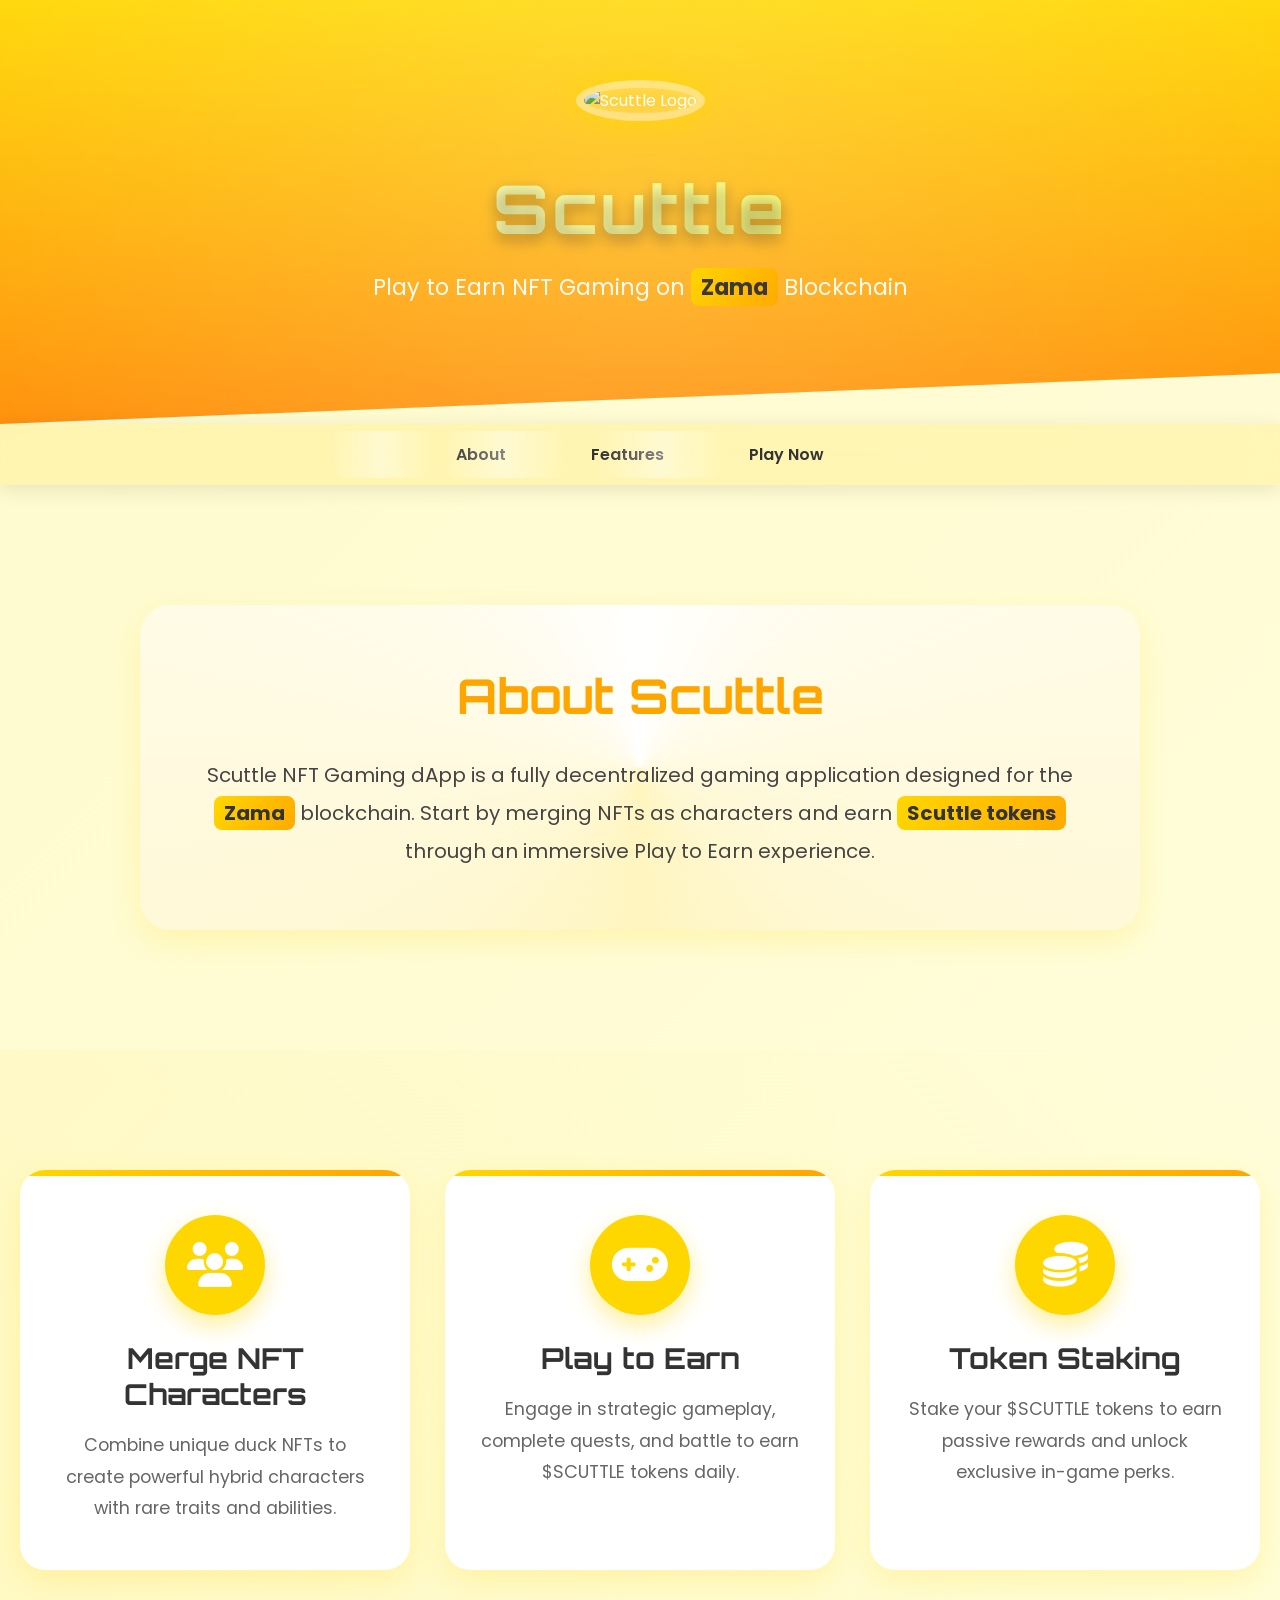
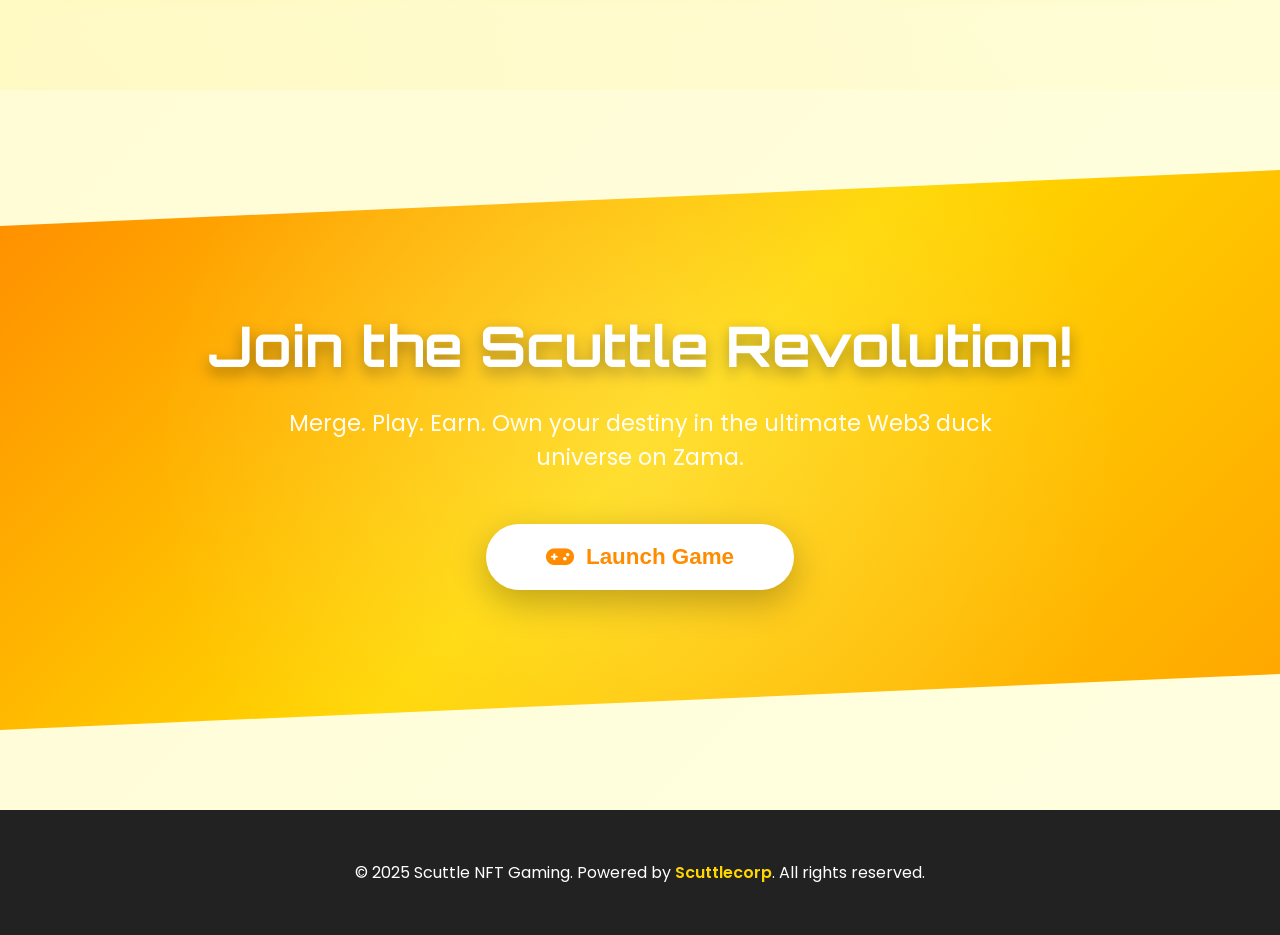
==== index.html @ 9439b688 "Create index.html" ====
<!DOCTYPE html>
<html lang="en">
<head>
    <meta charset="UTF-8">
    <meta name="viewport" content="width=device-width, initial-scale=1.0">
    <title>Scuttle - Play to Earn NFT Gaming on Zama</title>
    <link href="https://fonts.googleapis.com/css2?family=Orbitron:wght@700&family=Poppins:wght@400;600&display=swap" rel="stylesheet">
    <link rel="stylesheet" href="https://cdnjs.cloudflare.com/ajax/libs/font-awesome/6.5.0/css/all.min.css">
    <style>
        :root {
            --primary-yellow: #FFD700;
            --dark-yellow: #FFA500;
            --light-yellow: #FFFACD;
            --bg-gradient: linear-gradient(135deg, #FFFACD 0%, #FFFFE0 100%);
            --card-shadow: 0 10px 30px rgba(255, 215, 0, 0.2);
            --hover-glow: 0 0 25px rgba(255, 215, 0, 0.7);
            --neon-glow: 0 0 30px rgba(255, 215, 0, 0.8);
        }

        * {
            margin: 0;
            padding: 0;
            box-sizing: border-box;
        }

        body {
            font-family: 'Poppins', sans-serif;
            background: var(--bg-gradient);
            color: #333;
            overflow-x: hidden;
            position: relative;
            min-height: 100vh;
        }

        /* Floating Duck Background - Enhanced */
        .duck-bg {
            position: fixed;
            width: 70px;
            height: 70px;
            background: url('https://raw.githubusercontent.com/Akayosan/Game/refs/heads/main/md.jpg') center/contain no-repeat;
            opacity: 0.07;
            pointer-events: none;
            z-index: -1;
            animation: float 18s infinite ease-in-out;
            filter: drop-shadow(0 0 10px rgba(255, 215, 0, 0.5));
            transform-origin: center;
        }

        @keyframes float {
            0% { transform: translateY(100vh) rotate(0deg) scale(0.8); opacity: 0; }
            10% { opacity: 0.07; }
            90% { opacity: 0.07; }
            100% { transform: translateY(-120px) rotate(360deg) scale(1.2); opacity: 0; }
        }

        /* Header with Parallax & Glow */
        header {
            position: relative;
            text-align: center;
            padding: 80px 20px 100px;
            background: linear-gradient(180deg, #FFD700 0%, #FF8C00 100%);
            clip-path: polygon(0 0, 100% 0, 100% 88%, 0 100%);
            color: white;
            overflow: hidden;
            transform: perspective(1000px);
        }

        header::before {
            content: '';
            position: absolute;
            top: -50%; left: -50%;
            width: 200%; height: 200%;
            background: radial-gradient(circle at center, rgba(255,255,255,0.2) 0%, transparent 70%);
            animation: pulse-bg 12s infinite;
            pointer-events: none;
        }

        @keyframes pulse-bg {
            0%, 100% { transform: scale(1); opacity: 0.3; }
            50% { transform: scale(1.5); opacity: 0.1; }
        }

        .logo-container {
            position: relative;
            display: inline-block;
            margin-bottom: 25px;
            animation: float-logo 6s infinite ease-in-out;
        }

        @keyframes float-logo {
            0%, 100% { transform: translateY(0) rotate(0deg); }
            50% { transform: translateY(-15px) rotate(5deg); }
        }

        .logo {
            width: 160px;
            height: 160px;
            border-radius: 50%;
            border: 8px solid rgba(255, 255, 255, 0.4);
            box-shadow: var(--neon-glow), inset 0 0 20px rgba(255, 255, 255, 0.3);
            animation: spin-glow 4s infinite linear alternate-reverse;
            transition: all 0.4s cubic-bezier(0.68, -0.55, 0.27, 1.55);
        }

        .logo:hover {
            transform: scale(1.15) rotate(360deg);
            box-shadow: 0 0 50px rgba(255, 215, 0, 1), 0 0 80px rgba(255, 165, 0, 0.8);
        }

        @keyframes spin-glow {
            0% { box-shadow: var(--neon-glow), inset 0 0 20px rgba(255,255,255,0.3); }
            100% { box-shadow: 0 0 40px rgba(255, 215, 0, 1), inset 0 0 30px rgba(255,255,255,0.5); }
        }

        header h1 {
            font-family: 'Orbitron', sans-serif;
            font-size: 4.2rem;
            margin: 20px 0;
            text-shadow: 0 6px 15px rgba(0, 0, 0, 0.4);
            letter-spacing: 3px;
            background: linear-gradient(90deg, #fff, #ffff00);
            -webkit-background-clip: text;
            -webkit-text-fill-color: transparent;
            animation: title-shine 3s infinite;
        }

        @keyframes title-shine {
            0%, 100% { background-position: 0% 50%; }
            50% { background-position: 100% 50%; }
        }

        header p {
            font-size: 1.4rem;
            max-width: 750px;
            margin: 0 auto 20px;
            opacity: 0.95;
            animation: fadeInUp 1.5s ease-out;
        }

        @keyframes fadeInUp {
            from { opacity: 0; transform: translateY(30px); }
            to { opacity: 0.95; transform: translateY(0); }
        }

        /* Navigation with Hover Animation */
        nav {
            background: rgba(255, 215, 0, 0.15);
            backdrop-filter: blur(12px);
            padding: 18px 0;
            position: sticky;
            top: 0;
            z-index: 1000;
            box-shadow: 0 4px 20px rgba(0, 0, 0, 0.1);
        }

        nav ul {
            list-style: none;
            display: flex;
            justify-content: center;
            gap: 35px;
        }

        nav a {
            color: #333;
            text-decoration: none;
            font-weight: 600;
            padding: 12px 25px;
            border-radius: 50px;
            position: relative;
            overflow: hidden;
            transition: all 0.4s ease;
        }

        nav a::before {
            content: '';
            position: absolute;
            top: 0; left: -100%;
            width: 100%; height: 100%;
            background: linear-gradient(90deg, transparent, rgba(255,255,255,0.4), transparent);
            transition: 0.6s;
        }

        nav a:hover::before {
            left: 100%;
        }

        nav a:hover {
            background: var(--primary-yellow);
            color: white;
            transform: translateY(-4px) scale(1.05);
            box-shadow: var(--hover-glow);
        }

        /* About Section - Animated Card */
        #about {
            padding: 120px 20px;
            text-align: center;
            position: relative;
        }

        .about-card {
            background: white;
            max-width: 1000px;
            margin: 0 auto;
            padding: 60px;
            border-radius: 30px;
            box-shadow: var(--card-shadow);
            position: relative;
            overflow: hidden;
            animation: cardFloat 8s infinite ease-in-out;
        }

        @keyframes cardFloat {
            0%, 100% { transform: translateY(0) rotate(0deg); }
            50% { transform: translateY(-10px) rotate(0.5deg); }
        }

        .about-card::before {
            content: '';
            position: absolute;
            top: -60%; left: -60%;
            width: 220%; height: 220%;
            background: conic-gradient(from 0deg, transparent, #FFD70040, transparent);
            animation: rotate 20s linear infinite;
            pointer-events: none;
        }

        @keyframes rotate {
            0% { transform: rotate(0deg); }
            100% { transform: rotate(360deg); }
        }

        .about-card h2 {
            font-family: 'Orbitron', sans-serif;
            font-size: 3rem;
            color: var(--dark-yellow);
            margin-bottom: 30px;
            position: relative;
            z-index: 2;
        }

        .about-card p {
            font-size: 1.25rem;
            line-height: 1.9;
            color: #444;
            position: relative;
            z-index: 2;
            animation: textReveal 2s ease-out forwards;
            opacity: 0;
        }

        @keyframes textReveal {
            to { opacity: 1; }
        }

        .highlight {
            background: linear-gradient(120deg, var(--primary-yellow), #FFAA00);
            padding: 3px 10px;
            border-radius: 8px;
            font-weight: 700;
            color: #333;
            animation: pulse 2s infinite;
        }

        @keyframes pulse {
            0%, 100% { transform: scale(1); }
            50% { transform: scale(1.05); }
        }

        /* Features Grid - Staggered Animation */
        #features {
            padding: 120px 20px;
            background: linear-gradient(45deg, #FFD70015, #FFFFE015);
        }

        .features-grid {
            display: grid;
            grid-template-columns: repeat(auto-fit, minmax(320px, 1fr));
            gap: 35px;
            max-width: 1300px;
            margin: 0 auto;
        }

        .feature-card {
            background: white;
            border-radius: 25px;
            padding: 45px 35px;
            text-align: center;
            box-shadow: var(--card-shadow);
            transition: all 0.5s cubic-bezier(0.25, 0.8, 0.25, 1);
            position: relative;
            overflow: hidden;
            opacity: 0;
            transform: translateY(50px);
        }

        .feature-card.visible {
            animation: fadeInUpCard 0.8s forwards;
        }

        @keyframes fadeInUpCard {
            to {
                opacity: 1;
                transform: translateY(0);
            }
        }

        .feature-card::before {
            content: '';
            position: absolute;
            top: 0; left: 0;
            width: 100%; height: 6px;
            background: linear-gradient(90deg, var(--primary-yellow), var(--dark-yellow), var(--primary-yellow));
            background-size: 200% 100%;
            animation: shimmer 3s infinite;
        }

        @keyframes shimmer {
            0% { background-position: 200% 0; }
            100% { background-position: -200% 0; }
        }

        .feature-card:hover {
            transform: translateY(-20px) scale(1.03) rotate(1deg);
            box-shadow: 0 25px 50px rgba(255, 215, 0, 0.35);
        }

        .feature-icon {
            width: 100px;
            height: 100px;
            margin: 0 auto 25px;
            background: var(--primary-yellow);
            border-radius: 50%;
            display: flex;
            align-items: center;
            justify-content: center;
            font-size: 2.8rem;
            color: white;
            box-shadow: 0 10px 25px rgba(255, 215, 0, 0.4);
            animation: iconPulse 2s infinite;
        }

        @keyframes iconPulse {
            0%, 100% { transform: scale(1); }
            50% { transform: scale(1.1); }
        }

        .feature-card h3 {
            font-family: 'Orbitron', sans-serif;
            font-size: 1.8rem;
            margin: 18px 0;
            color: #333;
        }

        .feature-card p {
            color: #666;
            line-height: 1.8;
            font-size: 1.1rem;
        }

        /* CTA Section - Explosive Animation */
        #cta {
            padding: 140px 20px;
            text-align: center;
            background: linear-gradient(135deg, #FF8C00, #FFD700, #FFA500);
            clip-path: polygon(0 10%, 100% 0, 100% 90%, 0 100%);
            color: white;
            margin: 80px 0;
            position: relative;
            overflow: hidden;
        }

        #cta::before {
            content: '';
            position: absolute;
            top: 0; left: 0;
            width: 100%; height: 100%;
            background: radial-gradient(circle at 50% 50%, rgba(255,255,255,0.2) 0%, transparent 70%);
            animation: ctaPulse 4s infinite;
        }

        @keyframes ctaPulse {
            0%, 100% { transform: scale(1); opacity: 0.3; }
            50% { transform: scale(1.3); opacity: 0.1; }
        }

        #cta h2 {
            font-family: 'Orbitron', sans-serif;
            font-size: 3.5rem;
            margin-bottom: 25px;
            text-shadow: 0 6px 15px rgba(0, 0, 0, 0.4);
            animation: bounceIn 1.5s ease-out;
        }

        @keyframes bounceIn {
            0% { opacity: 0; transform: scale(0.3); }
            50% { opacity: 1; transform: scale(1.1); }
            70% { transform: scale(0.9); }
            100% { transform: scale(1); }
        }

        #cta p {
            font-size: 1.4rem;
            max-width: 750px;
            margin: 0 auto 50px;
            opacity: 0.95;
        }

        .cta-button {
            background: white;
            color: #FF8C00;
            border: none;
            padding: 20px 60px;
            font-size: 1.4rem;
            font-weight: 700;
            border-radius: 60px;
            cursor: pointer;
            transition: all 0.5s cubic-bezier(0.68, -0.55, 0.27, 1.55);
            box-shadow: 0 12px 35px rgba(0, 0, 0, 0.25);
            display: inline-flex;
            align-items: center;
            gap: 12px;
            position: relative;
            overflow: hidden;
        }

        .cta-button::before {
            content: '';
            position: absolute;
            top: 50%; left: 50%;
            width: 0; height: 0;
            background: rgba(255, 255, 255, 0.5);
            border-radius: 50%;
            transform: translate(-50%, -50%);
            transition: width 0.6s, height 0.6s;
        }

        .cta-button:active::before {
            width: 300px;
            height: 300px;
        }

        .cta-button:hover {
            background: #222;
            color: #FFD700;
            transform: translateY(-8px) scale(1.05);
            box-shadow: 0 20px 40px rgba(0, 0, 0, 0.4);
        }

        /* Footer */
        footer {
            background: #222;
            color: #fff;
            text-align: center;
            padding: 50px 20px;
            font-size: 1rem;
        }

        footer a {
            color: var(--primary-yellow);
            text-decoration: none;
            font-weight: 600;
        }

        /* Responsive */
        @media (max-width: 768px) {
            header h1 { font-size: 2.8rem; }
            .about-card { padding: 40px; }
            #cta h2 { font-size: 2.5rem; }
            .cta-button { padding: 16px 40px; font-size: 1.2rem; }
        }
    </style>
</head>
<body>

    <!-- Enhanced Floating Ducks -->
    <div class="duck-bg" style="left: 5%; animation-delay: 0s;"></div>
    <div class="duck-bg" style="left: 20%; animation-delay: 2s;"></div>
    <div class="duck-bg" style="left: 35%; animation-delay: 4s;"></div>
    <div class="duck-bg" style="left: 55%; animation-delay: 6s;"></div>
    <div class="duck-bg" style="left: 75%; animation-delay: 8s;"></div>
    <div class="duck-bg" style="left: 90%; animation-delay: 10s;"></div>

    <header>
        <div class="logo-container">
            <img src="https://raw.githubusercontent.com/Akayosan/Game/refs/heads/main/md.jpg" alt="Scuttle Logo" class="logo">
        </div>
        <h1>Scuttle</h1>
        <p>Play to Earn NFT Gaming on <span class="highlight">Zama</span> Blockchain</p>
    </header>

    <nav>
        <ul>
            <li><a href="#about">About</a></li>
            <li><a href="#features">Features</a></li>
            <li><a href="#cta">Play Now</a></li>
        </ul>
    </nav>

    <section id="about">
        <div class="about-card">
            <h2>About Scuttle</h2>
            <p style="animation-delay: 0.5s;">
                Scuttle NFT Gaming dApp is a fully decentralized gaming application designed for the 
                <span class="highlight">Zama</span> blockchain. Start by merging NFTs as characters and earn 
                <span class="highlight">Scuttle tokens</span> through an immersive Play to Earn experience.
            </p>
        </div>
    </section>

    <section id="features">
        <div class="features-grid">
            <div class="feature-card">
                <div class="feature-icon">
                    <i class="fas fa-users"></i>
                </div>
                <h3>Merge NFT Characters</h3>
                <p>Combine unique duck NFTs to create powerful hybrid characters with rare traits and abilities.</p>
            </div>
            <div class="feature-card">
                <div class="feature-icon">
                    <i class="fas fa-gamepad"></i>
                </div>
                <h3>Play to Earn</h3>
                <p>Engage in strategic gameplay, complete quests, and battle to earn $SCUTTLE tokens daily.</p>
            </div>
            <div class="feature-card">
                <div class="feature-icon">
                    <i class="fas fa-coins"></i>
                </div>
                <h3>Token Staking</h3>
                <p>Stake your $SCUTTLE tokens to earn passive rewards and unlock exclusive in-game perks.</p>
            </div>
        </div>
    </section>

    <section id="cta">
        <h2>Join the Scuttle Revolution!</h2>
        <p>Merge. Play. Earn. Own your destiny in the ultimate Web3 duck universe on Zama.</p>
        <button class="cta-button">
            <i class="fas fa-gamepad"></i> Launch Game
        </button>
    </section>

    <footer>
        <p>&copy; 2025 Scuttle NFT Gaming. Powered by <a href="#">Scuttlecorp</a>. All rights reserved.</p>
    </footer>

    <script>
        // Dynamic Duck Spawner
        function spawnDuck() {
            const duck = document.createElement('div');
            duck.className = 'duck-bg';
            duck.style.left = Math.random() * 100 + '%';
            duck.style.animationDelay = Math.random() * 18 + 's';
            duck.style.animationDuration = (15 + Math.random() * 10) + 's';
            document.body.appendChild(duck);

            setTimeout(() => {
                duck.remove();
            }, 28000);
        }

        // Spawn ducks continuously
        setInterval(spawnDuck, 2500);

        // Initial ducks
        for (let i = 0; i < 8; i++) {
            setTimeout(spawnDuck, i * 800);
        }

        // Animate feature cards on scroll
        const observer = new IntersectionObserver((entries) => {
            entries.forEach(entry => {
                if (entry.isIntersecting) {
                    entry.target.classList.add('visible');
                }
            });
        }, { threshold: 0.3 });

        document.querySelectorAll('.feature-card').forEach(card => {
            observer.observe(card);
        });

        // Text reveal on load
        document.querySelectorAll('#about p').forEach(p => {
            p.style.opacity = '0';
            setTimeout(() => {
                p.style.animation = 'textReveal 1.5s ease-out forwards';
            }, 800);
        });
    </script>
</body>
  </html>
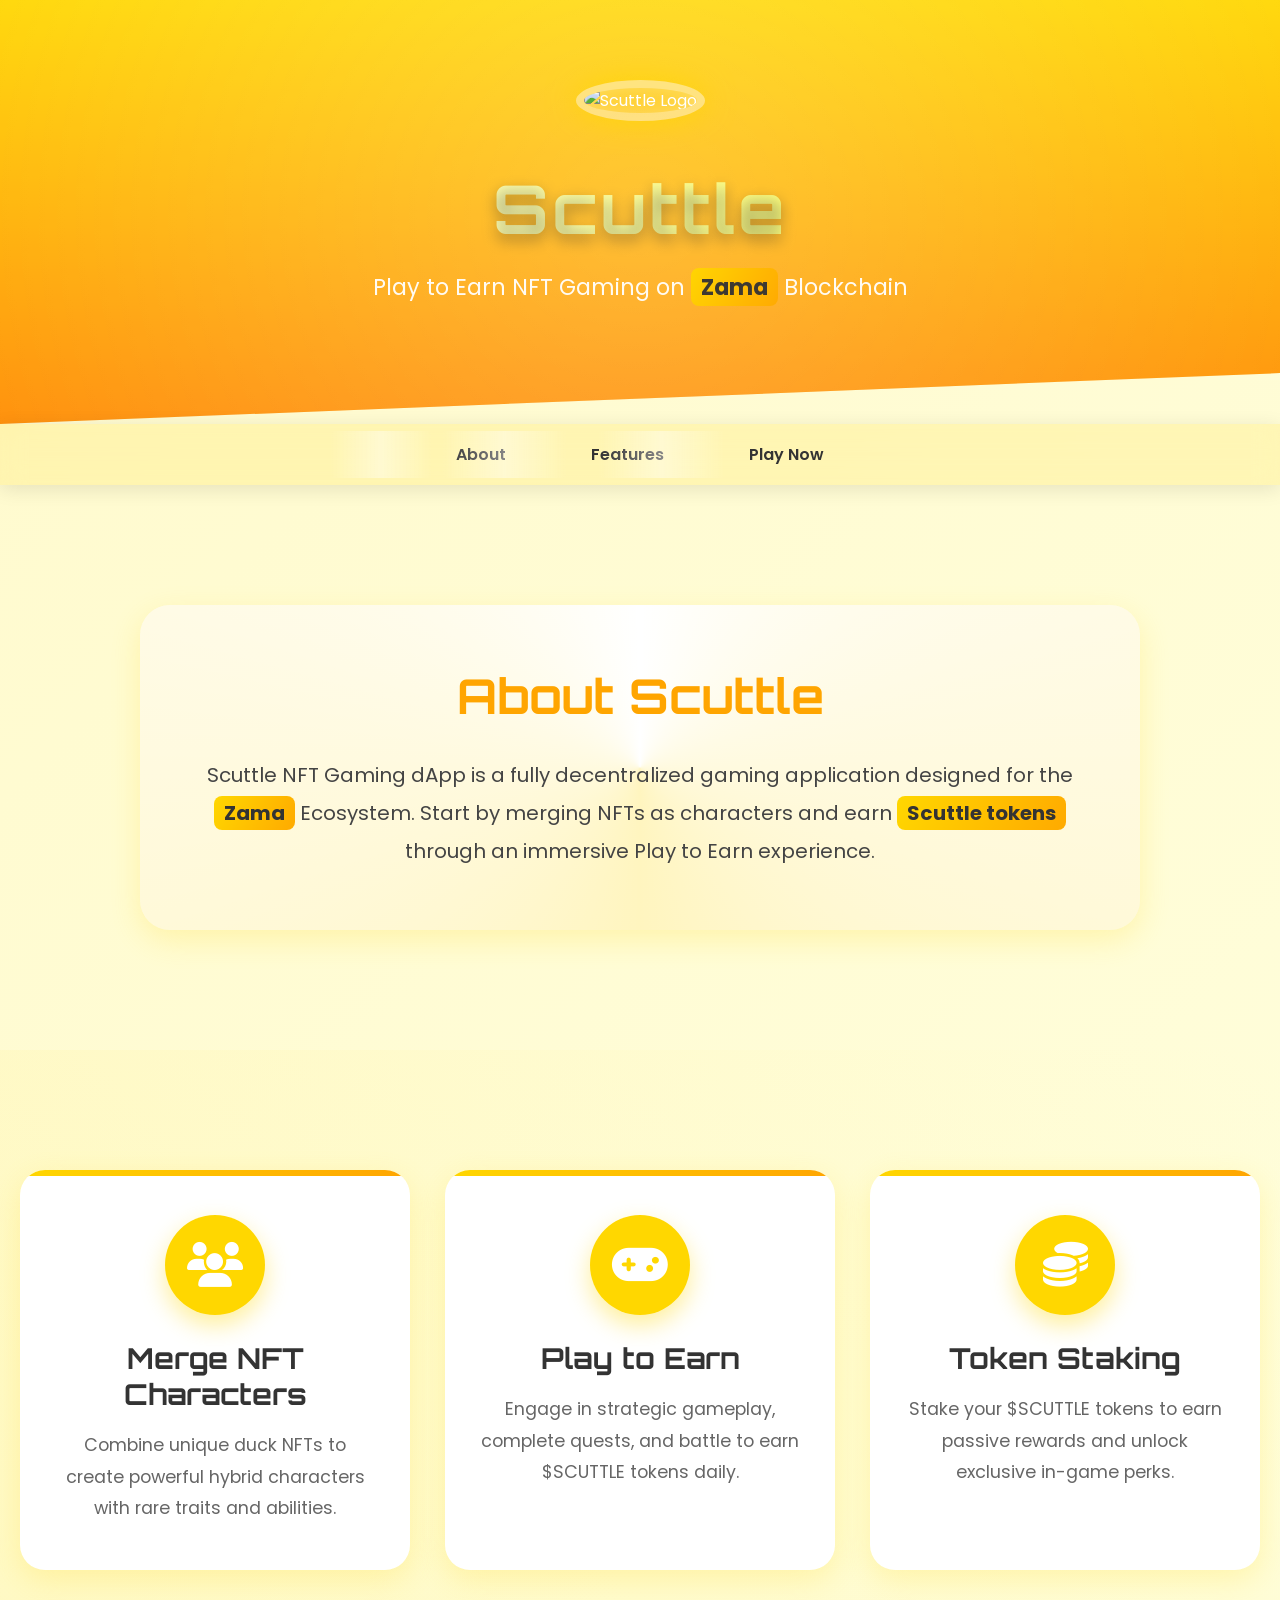
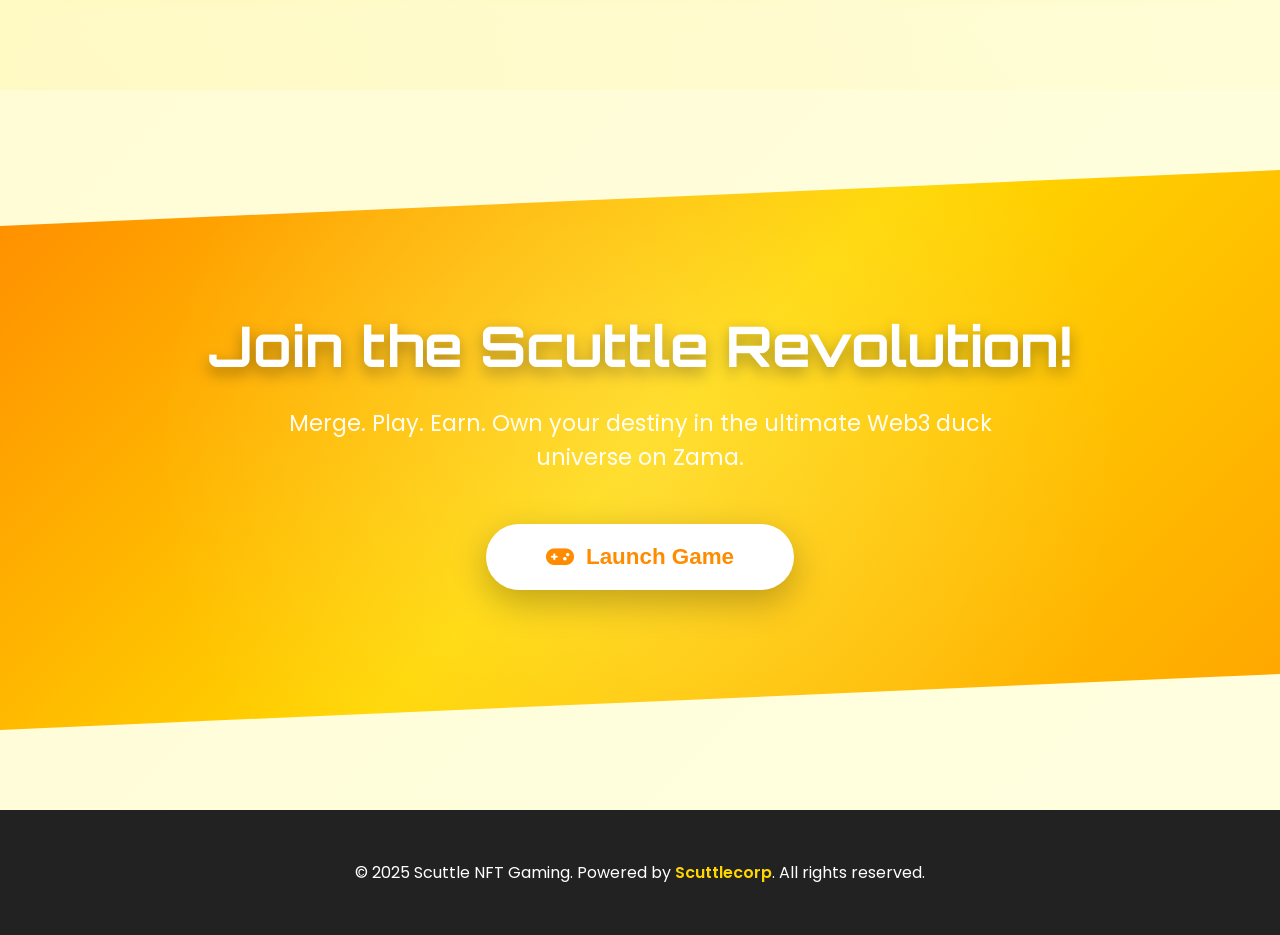
==== commit 02a8ef21: "Update index.html" ====
--- a/index.html
+++ b/index.html
@@ -502,7 +502,7 @@
             <h2>About Scuttle</h2>
             <p style="animation-delay: 0.5s;">
                 Scuttle NFT Gaming dApp is a fully decentralized gaming application designed for the 
-                <span class="highlight">Zama</span> blockchain. Start by merging NFTs as characters and earn 
+                <span class="highlight">Zama</span> Ecosystem. Start by merging NFTs as characters and earn 
                 <span class="highlight">Scuttle tokens</span> through an immersive Play to Earn experience.
             </p>
         </div>
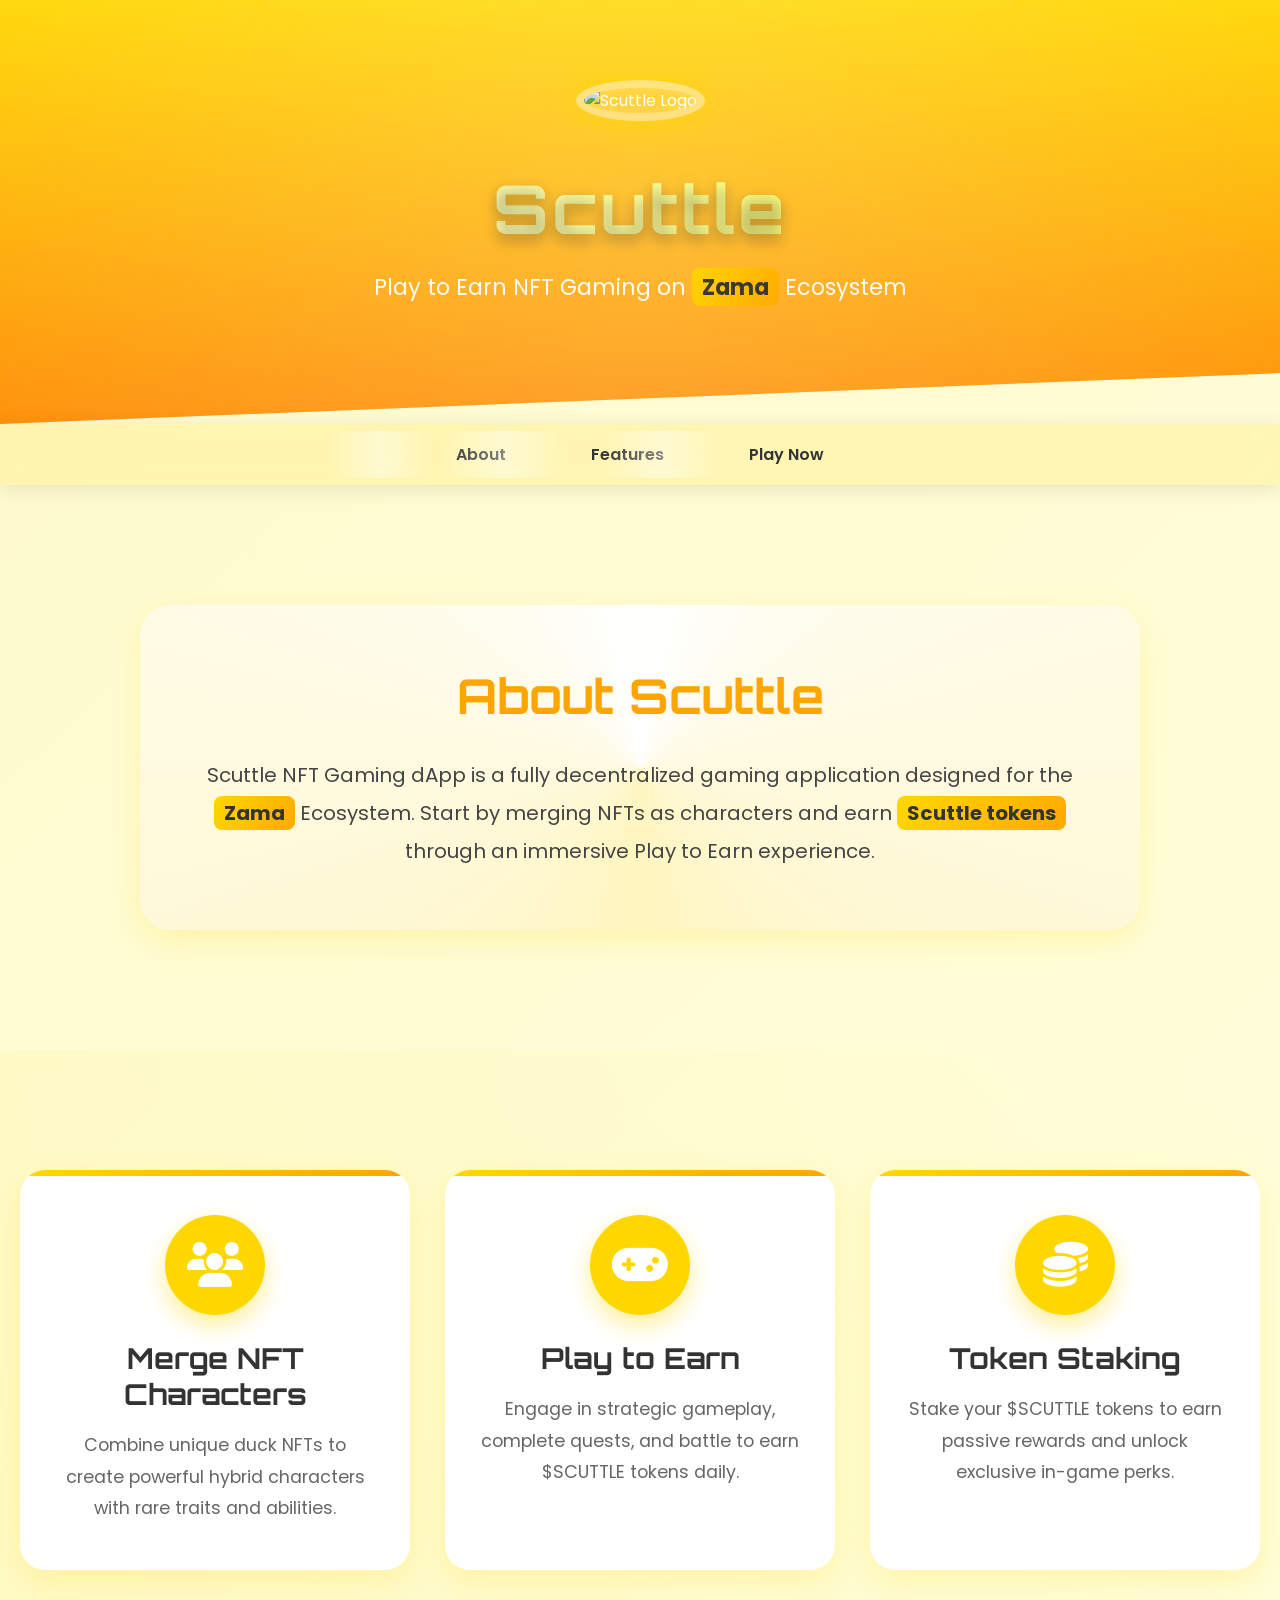
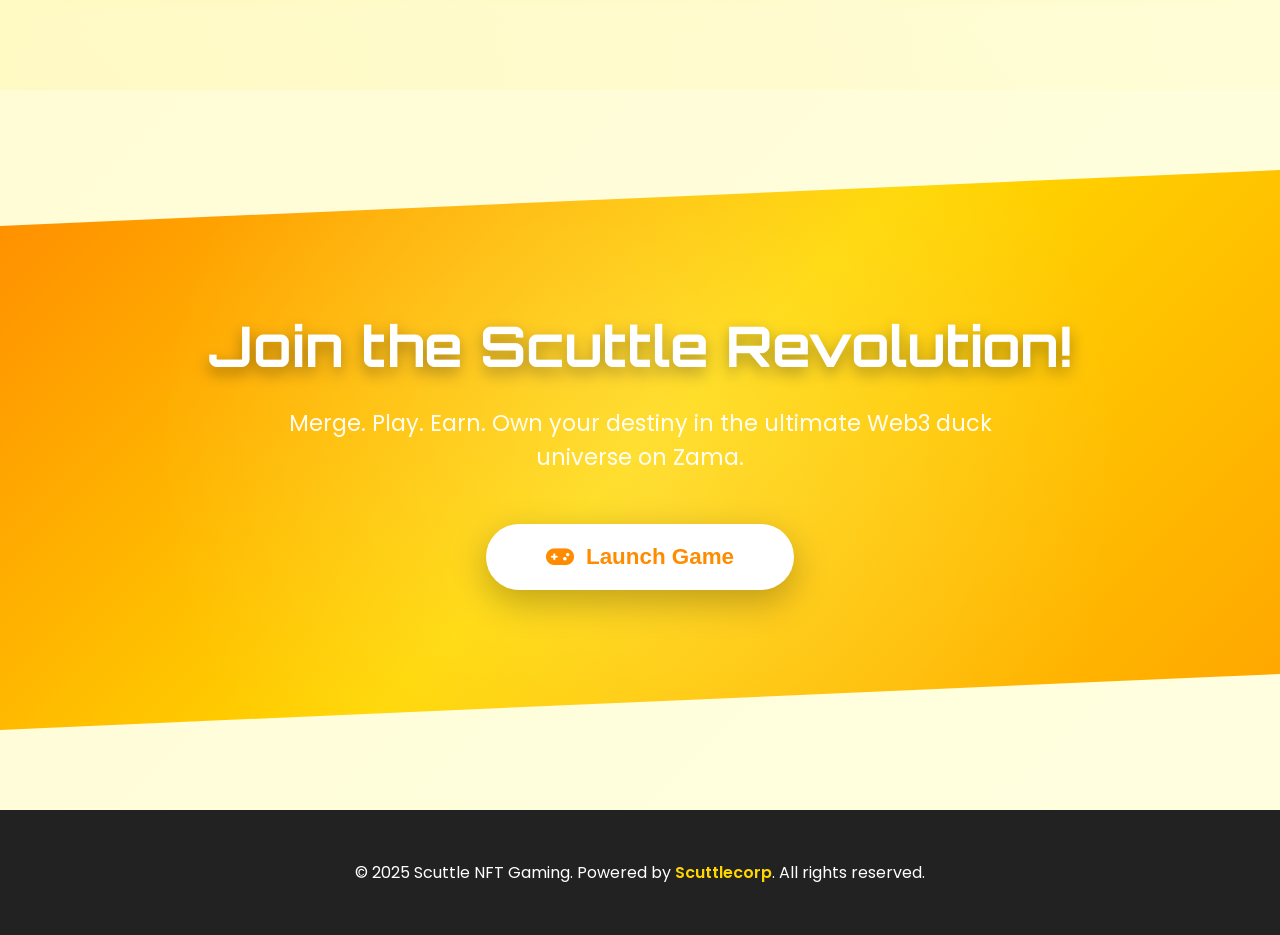
==== commit 039b67db: "Update index.html" ====
--- a/index.html
+++ b/index.html
@@ -486,7 +486,7 @@
             <img src="https://raw.githubusercontent.com/Akayosan/Game/refs/heads/main/md.jpg" alt="Scuttle Logo" class="logo">
         </div>
         <h1>Scuttle</h1>
-        <p>Play to Earn NFT Gaming on <span class="highlight">Zama</span> Blockchain</p>
+        <p>Play to Earn NFT Gaming on <span class="highlight">Zama</span> Ecosystem </p>
     </header>
 
     <nav>
